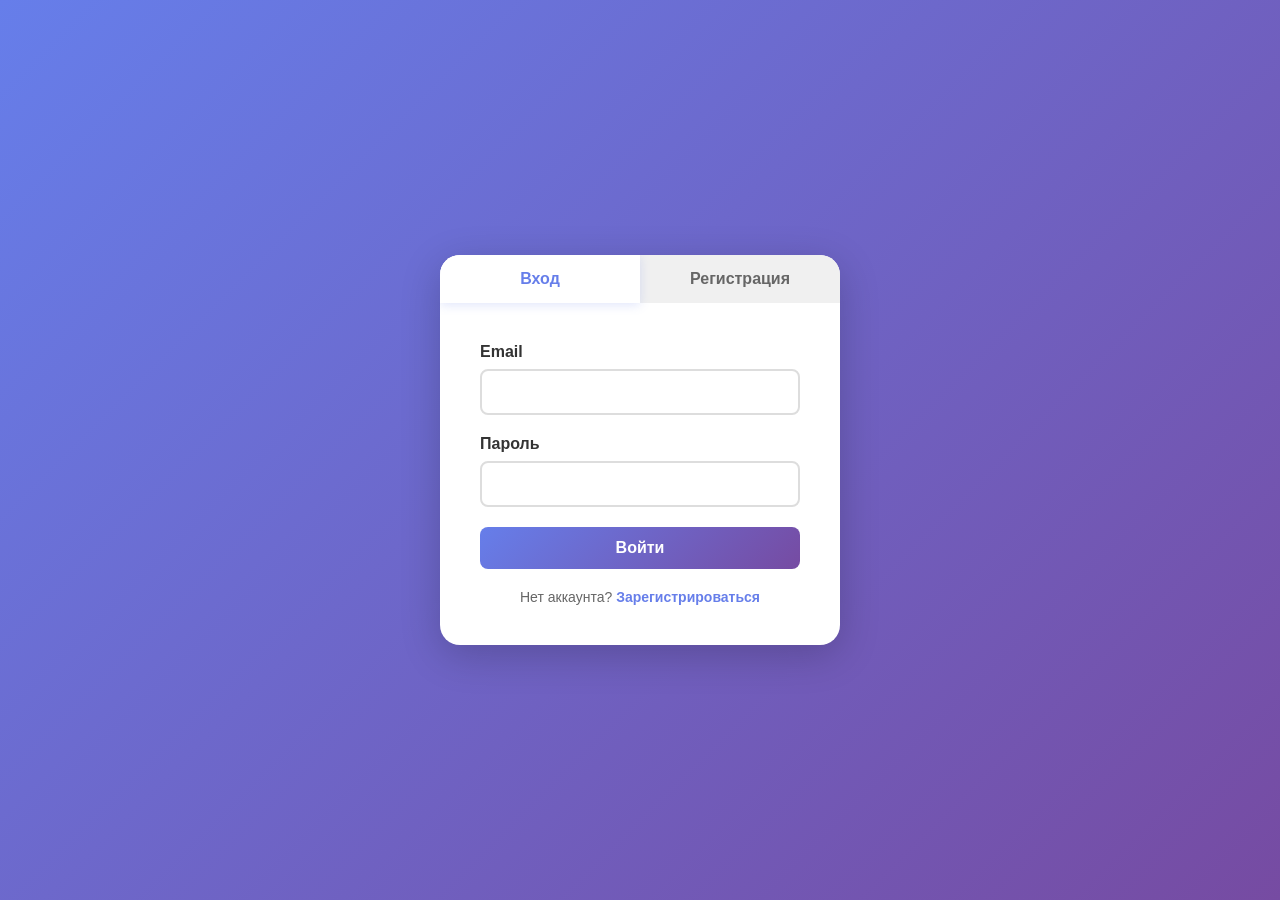
==== templates/auth.html @ 05c6fa28 "v0.1 (pre-Alpha) the beginnings of the project" ====
<!DOCTYPE html>
<html lang="ru">
<head>
    <meta charset="UTF-8">
    <meta name="viewport" content="width=device-width, initial-scale=1.0">
    <title>Регистрация и Вход</title>
    <style>
        * {
            margin: 0;
            padding: 0;
            box-sizing: border-box;
        }

        body {
            font-family: 'Segoe UI', Tahoma, Geneva, Verdana, sans-serif;
            background: linear-gradient(135deg, #667eea 0%, #764ba2 100%);
            min-height: 100vh;
            display: flex;
            justify-content: center;
            align-items: center;
            padding: 20px;
        }

        .container {
            background: white;
            border-radius: 20px;
            box-shadow: 0 10px 40px rgba(0, 0, 0, 0.2);
            width: 100%;
            max-width: 400px;
            overflow: hidden;
        }

        .tabs {
            display: flex;
            background: #f0f0f0;
        }

        .tab {
            flex: 1;
            padding: 15px;
            text-align: center;
            cursor: pointer;
            font-weight: 600;
            color: #666;
            transition: all 0.3s;
        }

        .tab.active {
            background: white;
            color: #667eea;
            box-shadow: 0 2px 10px rgba(102, 126, 234, 0.2);
        }

        .tab:hover:not(.active) {
            background: #e0e0e0;
        }

        .form-container {
            padding: 40px;
        }

        .form-group {
            margin-bottom: 20px;
        }

        .form-group label {
            display: block;
            margin-bottom: 8px;
            font-weight: 600;
            color: #333;
        }

        .form-group input {
            width: 100%;
            padding: 12px 15px;
            border: 2px solid #ddd;
            border-radius: 8px;
            font-size: 16px;
            transition: border-color 0.3s;
        }

        .form-group input:focus {
            outline: none;
            border-color: #667eea;
        }

        .form-group input.error {
            border-color: #e74c3c;
        }

        .error-message {
            color: #e74c3c;
            font-size: 14px;
            margin-top: 5px;
            display: none;
        }

        .error-message.show {
            display: block;
        }

        .btn {
            width: 100%;
            padding: 12px;
            background: linear-gradient(135deg, #667eea 0%, #764ba2 100%);
            color: white;
            border: none;
            border-radius: 8px;
            font-size: 16px;
            font-weight: 600;
            cursor: pointer;
            transition: transform 0.2s, box-shadow 0.2s;
        }

        .btn:hover {
            transform: translateY(-2px);
            box-shadow: 0 5px 15px rgba(102, 126, 234, 0.4);
        }

        .btn:active {
            transform: translateY(0);
        }

        .form-footer {
            text-align: center;
            margin-top: 20px;
            color: #666;
            font-size: 14px;
        }

        .form-footer a {
            color: #667eea;
            text-decoration: none;
            font-weight: 600;
        }

        .form-footer a:hover {
            text-decoration: underline;
        }

        .hidden {
            display: none;
        }

        .success-message {
            background: #d4edda;
            color: #155724;
            padding: 10px;
            border-radius: 8px;
            margin-bottom: 15px;
            text-align: center;
            display: none;
        }

        .success-message.show {
            display: block;
        }
    </style>
</head>
<body>
    <div class="container">
        <div class="tabs">
            <div class="tab active" onclick="switchTab('login')">Вход</div>
            <div class="tab" onclick="switchTab('register')">Регистрация</div>
        </div>

        <div class="form-container">
            <!-- Форма входа -->
            <form id="loginForm" method="POST" action="/login" class="form">
                <div class="success-message" id="loginSuccess"></div>
                <div class="form-group">
                    <label for="loginEmail">Email</label>
                    <input type="email" id="loginEmail" name="email" required>
                    <div class="error-message" id="loginEmailError"></div>
                </div>
                <div class="form-group">
                    <label for="loginPassword">Пароль</label>
                    <input type="password" id="loginPassword" name="password" required>
                    <div class="error-message" id="loginPasswordError"></div>
                </div>
                <button type="submit" class="btn">Войти</button>
                <div class="form-footer">
                    <p>Нет аккаунта? <a href="#" onclick="switchTab('register'); return false;">Зарегистрироваться</a></p>
                </div>
            </form>

            <!-- Форма регистрации -->
            <form id="registerForm" method="POST" action="/register" class="form hidden">
                <div class="success-message" id="registerSuccess"></div>
                <div class="form-group">
                    <label for="registerFullname">ФИО</label>
                    <input type="text" id="registerFullname" name="fullname" required>
                    <div class="error-message" id="registerFullnameError"></div>
                </div>
                <div class="form-group">
                    <label for="registerEmail">Email</label>
                    <input type="email" id="registerEmail" name="email" required>
                    <div class="error-message" id="registerEmailError"></div>
                </div>
                <div class="form-group">
                    <label for="registerPassword">Пароль</label>
                    <input type="password" id="registerPassword" name="password" required>
                    <div class="error-message" id="registerPasswordError"></div>
                </div>
                <div class="form-group">
                    <label for="registerConfirmPassword">Подтвердите пароль</label>
                    <input type="password" id="registerConfirmPassword" name="confirm_password" required>
                    <div class="error-message" id="registerConfirmPasswordError"></div>
                </div>
                <button type="submit" class="btn">Зарегистрироваться</button>
                <div class="form-footer">
                    <p>Уже есть аккаунт? <a href="#" onclick="switchTab('login'); return false;">Войти</a></p>
                </div>
            </form>
        </div>
    </div>

    <script>
        function switchTab(tabName) {
            const loginTab = document.querySelector('.tab:nth-child(1)');
            const registerTab = document.querySelector('.tab:nth-child(2)');
            const loginForm = document.getElementById('loginForm');
            const registerForm = document.getElementById('registerForm');

            if (tabName === 'login') {
                loginTab.classList.add('active');
                registerTab.classList.remove('active');
                loginForm.classList.remove('hidden');
                registerForm.classList.add('hidden');
            } else {
                registerTab.classList.add('active');
                loginTab.classList.remove('active');
                registerForm.classList.remove('hidden');
                loginForm.classList.add('hidden');
            }
        }

        // Валидация форм
        // Обработка регистрации
        document.getElementById('registerForm').addEventListener('submit', function(e) {
            e.preventDefault(); // Отменяем стандартную отправку формы
            
            // Собираем данные
            const data = {
                fullname: document.getElementById('registerFullname').value,
                email: document.getElementById('registerEmail').value,
                password: document.getElementById('registerPassword').value,
                confirm_password: document.getElementById('registerConfirmPassword').value
            };
            
            // Отправляем JSON на сервер
            fetch('/auth/register', {  // Изменено с /register на /auth/register
                method: 'POST',
                headers: {
                    'Content-Type': 'application/json',
                },
                body: JSON.stringify(data)
            })
            .then(response => response.json())
            .then(result => {
                if (result.success) {
                    alert('Регистрация успешна!');
                    window.location.href = '/dashboard';
                } else {
                    alert('Ошибка: ' + result.error);
                }
            })
            .catch(error => {
                console.error('Ошибка:', error);
                alert('Произошла ошибка при регистрации');
            });
        });

        // Обработка входа
        document.getElementById('loginForm').addEventListener('submit', function(e) {
            e.preventDefault(); // Отменяем стандартную отправку формы
            
            // Собираем данные
            const data = {
                email: document.getElementById('loginEmail').value,
                password: document.getElementById('loginPassword').value
            };
            
            // Отправляем JSON на сервер
            fetch('/auth/login', {  // Изменено с /login на /auth/login
                method: 'POST',
                headers: {
                    'Content-Type': 'application/json',
                },
                body: JSON.stringify(data)
            })
            .then(response => response.json())
            .then(result => {
                if (result.success) {
                    alert('Вход выполнен успешно!');
                    window.location.href = '/dashboard';
                } else {
                    alert('Ошибка: ' + result.error);
                }
            })
            .catch(error => {
                console.error('Ошибка:', error);
                alert('Произошла ошибка при входе');
            });
        });
    </script>
</body>
</html>
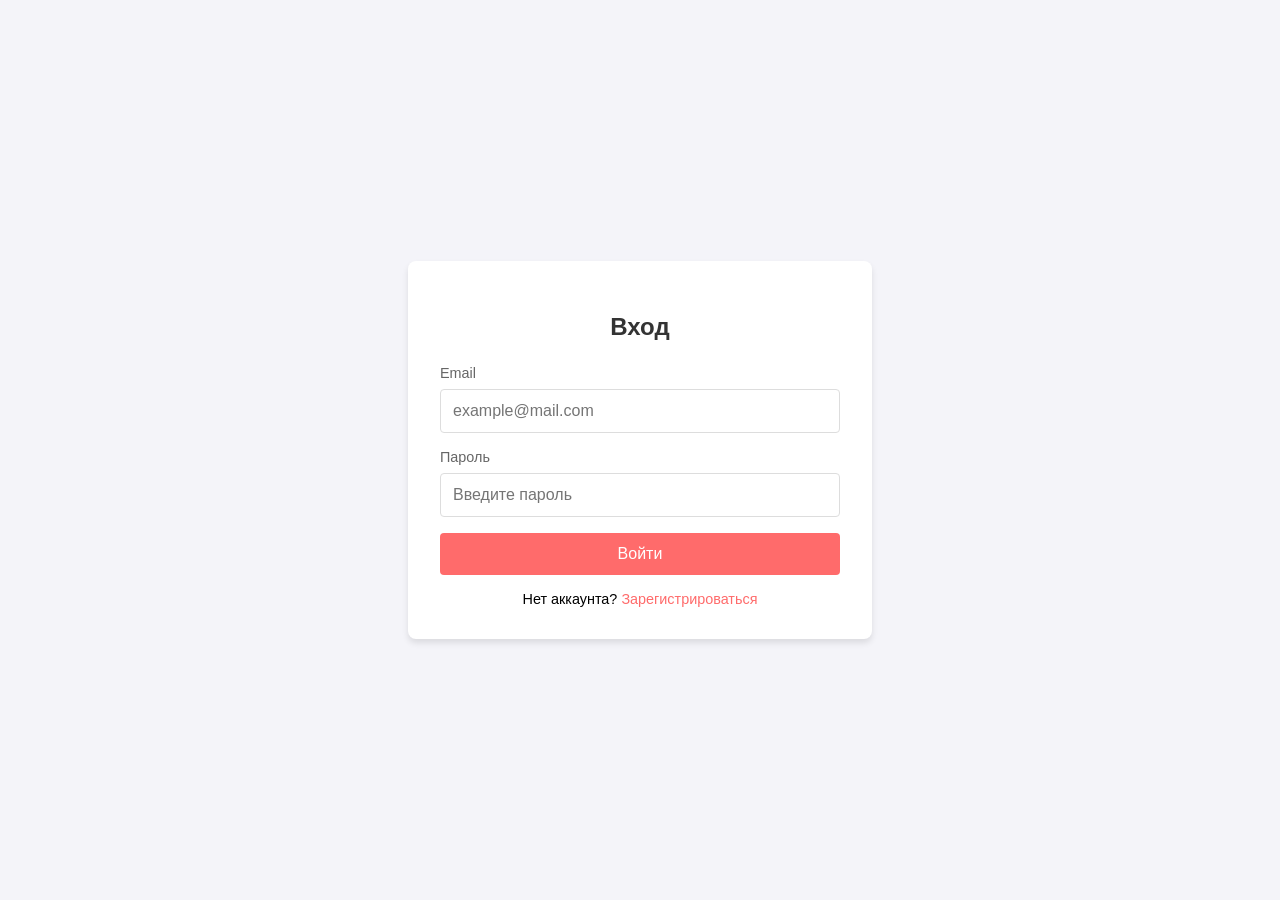
==== commit 449a9688: "v0.3(Alpha) Issues resolved +Containerization for docker is ready + Debug + Login/Register TODO:" ====
--- a/templates/auth.html
+++ b/templates/auth.html
@@ -3,306 +3,249 @@
 <head>
     <meta charset="UTF-8">
     <meta name="viewport" content="width=device-width, initial-scale=1.0">
-    <title>Регистрация и Вход</title>
+    <title>Вход и Регистрация | Papaya</title>
     <style>
-        * {
-            margin: 0;
-            padding: 0;
-            box-sizing: border-box;
-        }
-
         body {
             font-family: 'Segoe UI', Tahoma, Geneva, Verdana, sans-serif;
-            background: linear-gradient(135deg, #667eea 0%, #764ba2 100%);
-            min-height: 100vh;
+            background-color: #f4f4f9;
             display: flex;
             justify-content: center;
             align-items: center;
-            padding: 20px;
-        }
-
+            height: 100vh;
+            margin: 0;
+        }
         .container {
             background: white;
-            border-radius: 20px;
-            box-shadow: 0 10px 40px rgba(0, 0, 0, 0.2);
+            padding: 2rem;
+            border-radius: 8px;
+            box-shadow: 0 4px 6px rgba(0, 0, 0, 0.1);
             width: 100%;
             max-width: 400px;
-            overflow: hidden;
-        }
-
-        .tabs {
-            display: flex;
-            background: #f0f0f0;
-        }
-
-        .tab {
-            flex: 1;
-            padding: 15px;
+        }
+        h2 {
             text-align: center;
-            cursor: pointer;
-            font-weight: 600;
+            color: #333;
+            margin-bottom: 1.5rem;
+        }
+        .form-group {
+            margin-bottom: 1rem;
+        }
+        label {
+            display: block;
+            margin-bottom: 0.5rem;
             color: #666;
-            transition: all 0.3s;
-        }
-
-        .tab.active {
-            background: white;
-            color: #667eea;
-            box-shadow: 0 2px 10px rgba(102, 126, 234, 0.2);
-        }
-
-        .tab:hover:not(.active) {
-            background: #e0e0e0;
-        }
-
-        .form-container {
-            padding: 40px;
-        }
-
-        .form-group {
-            margin-bottom: 20px;
-        }
-
-        .form-group label {
-            display: block;
-            margin-bottom: 8px;
-            font-weight: 600;
-            color: #333;
-        }
-
-        .form-group input {
+            font-size: 0.9rem;
+        }
+        input {
             width: 100%;
-            padding: 12px 15px;
-            border: 2px solid #ddd;
-            border-radius: 8px;
-            font-size: 16px;
-            transition: border-color 0.3s;
-        }
-
-        .form-group input:focus {
+            padding: 0.75rem;
+            border: 1px solid #ddd;
+            border-radius: 4px;
+            box-sizing: border-box; /* Важно для padding */
+            font-size: 1rem;
+        }
+        input:focus {
+            border-color: #ff6b6b;
             outline: none;
-            border-color: #667eea;
-        }
-
-        .form-group input.error {
-            border-color: #e74c3c;
-        }
-
-        .error-message {
-            color: #e74c3c;
-            font-size: 14px;
-            margin-top: 5px;
-            display: none;
-        }
-
-        .error-message.show {
-            display: block;
-        }
-
-        .btn {
+        }
+        button {
             width: 100%;
-            padding: 12px;
-            background: linear-gradient(135deg, #667eea 0%, #764ba2 100%);
+            padding: 0.75rem;
+            background-color: #ff6b6b;
             color: white;
             border: none;
-            border-radius: 8px;
-            font-size: 16px;
-            font-weight: 600;
+            border-radius: 4px;
+            font-size: 1rem;
             cursor: pointer;
-            transition: transform 0.2s, box-shadow 0.2s;
-        }
-
-        .btn:hover {
-            transform: translateY(-2px);
-            box-shadow: 0 5px 15px rgba(102, 126, 234, 0.4);
-        }
-
-        .btn:active {
-            transform: translateY(0);
-        }
-
-        .form-footer {
+            transition: background 0.3s;
+        }
+        button:hover {
+            background-color: #ff5252;
+        }
+        .toggle-link {
             text-align: center;
-            margin-top: 20px;
-            color: #666;
-            font-size: 14px;
-        }
-
-        .form-footer a {
-            color: #667eea;
+            margin-top: 1rem;
+            font-size: 0.9rem;
+        }
+        .toggle-link a {
+            color: #ff6b6b;
             text-decoration: none;
-            font-weight: 600;
-        }
-
-        .form-footer a:hover {
+            cursor: pointer;
+        }
+        .toggle-link a:hover {
             text-decoration: underline;
         }
-
+        .error-message {
+            color: #d32f2f;
+            background-color: #ffebee;
+            padding: 0.75rem;
+            border-radius: 4px;
+            margin-bottom: 1rem;
+            font-size: 0.9rem;
+            display: none; /* Скрыто по умолчанию */
+            text-align: center;
+        }
         .hidden {
             display: none;
-        }
-
-        .success-message {
-            background: #d4edda;
-            color: #155724;
-            padding: 10px;
-            border-radius: 8px;
-            margin-bottom: 15px;
-            text-align: center;
-            display: none;
-        }
-
-        .success-message.show {
-            display: block;
         }
     </style>
 </head>
 <body>
-    <div class="container">
-        <div class="tabs">
-            <div class="tab active" onclick="switchTab('login')">Вход</div>
-            <div class="tab" onclick="switchTab('register')">Регистрация</div>
-        </div>
-
-        <div class="form-container">
-            <!-- Форма входа -->
-            <form id="loginForm" method="POST" action="/login" class="form">
-                <div class="success-message" id="loginSuccess"></div>
-                <div class="form-group">
-                    <label for="loginEmail">Email</label>
-                    <input type="email" id="loginEmail" name="email" required>
-                    <div class="error-message" id="loginEmailError"></div>
-                </div>
-                <div class="form-group">
-                    <label for="loginPassword">Пароль</label>
-                    <input type="password" id="loginPassword" name="password" required>
-                    <div class="error-message" id="loginPasswordError"></div>
-                </div>
-                <button type="submit" class="btn">Войти</button>
-                <div class="form-footer">
-                    <p>Нет аккаунта? <a href="#" onclick="switchTab('register'); return false;">Зарегистрироваться</a></p>
-                </div>
-            </form>
-
-            <!-- Форма регистрации -->
-            <form id="registerForm" method="POST" action="/register" class="form hidden">
-                <div class="success-message" id="registerSuccess"></div>
-                <div class="form-group">
-                    <label for="registerFullname">ФИО</label>
-                    <input type="text" id="registerFullname" name="fullname" required>
-                    <div class="error-message" id="registerFullnameError"></div>
-                </div>
-                <div class="form-group">
-                    <label for="registerEmail">Email</label>
-                    <input type="email" id="registerEmail" name="email" required>
-                    <div class="error-message" id="registerEmailError"></div>
-                </div>
-                <div class="form-group">
-                    <label for="registerPassword">Пароль</label>
-                    <input type="password" id="registerPassword" name="password" required>
-                    <div class="error-message" id="registerPasswordError"></div>
-                </div>
-                <div class="form-group">
-                    <label for="registerConfirmPassword">Подтвердите пароль</label>
-                    <input type="password" id="registerConfirmPassword" name="confirm_password" required>
-                    <div class="error-message" id="registerConfirmPasswordError"></div>
-                </div>
-                <button type="submit" class="btn">Зарегистрироваться</button>
-                <div class="form-footer">
-                    <p>Уже есть аккаунт? <a href="#" onclick="switchTab('login'); return false;">Войти</a></p>
-                </div>
-            </form>
+
+<div class="container">
+    <!-- Блок ошибок -->
+    <div id="error-box" class="error-message"></div>
+
+    <!-- Форма Входа -->
+    <div id="login-section">
+        <h2>Вход</h2>
+        <form id="login-form">
+            <div class="form-group">
+                <label for="login-email">Email</label>
+                <input type="email" id="login-email" name="email" required placeholder="example@mail.com">
+            </div>
+            <div class="form-group">
+                <label for="login-password">Пароль</label>
+                <input type="password" id="login-password" name="password" required placeholder="Введите пароль">
+            </div>
+            <button type="submit">Войти</button>
+        </form>
+        <div class="toggle-link">
+            Нет аккаунта? <a onclick="toggleForms()">Зарегистрироваться</a>
         </div>
     </div>
 
-    <script>
-        function switchTab(tabName) {
-            const loginTab = document.querySelector('.tab:nth-child(1)');
-            const registerTab = document.querySelector('.tab:nth-child(2)');
-            const loginForm = document.getElementById('loginForm');
-            const registerForm = document.getElementById('registerForm');
-
-            if (tabName === 'login') {
-                loginTab.classList.add('active');
-                registerTab.classList.remove('active');
-                loginForm.classList.remove('hidden');
-                registerForm.classList.add('hidden');
-            } else {
-                registerTab.classList.add('active');
-                loginTab.classList.remove('active');
-                registerForm.classList.remove('hidden');
-                loginForm.classList.add('hidden');
-            }
-        }
-
-        // Валидация форм
-        // Обработка регистрации
-        document.getElementById('registerForm').addEventListener('submit', function(e) {
-            e.preventDefault(); // Отменяем стандартную отправку формы
-            
-            // Собираем данные
-            const data = {
-                fullname: document.getElementById('registerFullname').value,
-                email: document.getElementById('registerEmail').value,
-                password: document.getElementById('registerPassword').value,
-                confirm_password: document.getElementById('registerConfirmPassword').value
-            };
-            
-            // Отправляем JSON на сервер
-            fetch('/auth/register', {  // Изменено с /register на /auth/register
+    <!-- Форма Регистрации -->
+    <div id="register-section" class="hidden">
+        <h2>Регистрация</h2>
+        <form id="register-form">
+            <div class="form-group">
+                <label for="reg-fullname">ФИО</label>
+                <input type="text" id="reg-fullname" name="fullName" required placeholder="Иванов Иван">
+            </div>
+            <div class="form-group">
+                <label for="reg-email">Email</label>
+                <input type="email" id="reg-email" name="email" required placeholder="example@mail.com">
+            </div>
+            <div class="form-group">
+                <label for="reg-password">Пароль</label>
+                <input type="password" id="reg-password" name="password" required placeholder="Минимум 8 символов">
+            </div>
+            <div class="form-group">
+                <label for="reg-confirm-password">Подтвердите пароль</label>
+                <input type="password" id="reg-confirm-password" name="confirmPassword" required placeholder="Повторите пароль">
+            </div>
+            <button type="submit">Зарегистрироваться</button>
+        </form>
+        <div class="toggle-link">
+            Уже есть аккаунт? <a onclick="toggleForms()">Войти</a>
+        </div>
+    </div>
+</div>
+
+<script>
+    const loginSection = document.getElementById('login-section');
+    const registerSection = document.getElementById('register-section');
+    const errorBox = document.getElementById('error-box');
+
+    // Переключение между формами
+    function toggleForms() {
+        errorBox.style.display = 'none';
+        if (loginSection.classList.contains('hidden')) {
+            loginSection.classList.remove('hidden');
+            registerSection.classList.add('hidden');
+        } else {
+            loginSection.classList.add('hidden');
+            registerSection.classList.remove('hidden');
+        }
+    }
+
+    // Отображение ошибки
+    function showError(message) {
+        errorBox.textContent = message;
+        errorBox.style.display = 'block';
+    }
+
+    // Обработка входа
+    document.getElementById('login-form').addEventListener('submit', async function(e) {
+        e.preventDefault();
+        errorBox.style.display = 'none';
+
+        const email = document.getElementById('login-email').value.trim();
+        const password = document.getElementById('login-password').value;
+
+        try {
+            const response = await fetch('/auth/login', {
                 method: 'POST',
                 headers: {
-                    'Content-Type': 'application/json',
+                    'Content-Type': 'application/json'
                 },
-                body: JSON.stringify(data)
-            })
-            .then(response => response.json())
-            .then(result => {
-                if (result.success) {
-                    alert('Регистрация успешна!');
-                    window.location.href = '/dashboard';
+                body: JSON.stringify({ email, password })
+            });
+
+            const data = await response.json();
+
+            if (response.ok) {
+                // Успех: редирект согласно ответу сервера
+                if (data.redirect) {
+                    window.location.href = data.redirect;
                 } else {
-                    alert('Ошибка: ' + result.error);
+                    window.location.href = '/';
                 }
-            })
-            .catch(error => {
-                console.error('Ошибка:', error);
-                alert('Произошла ошибка при регистрации');
-            });
-        });
-
-        // Обработка входа
-        document.getElementById('loginForm').addEventListener('submit', function(e) {
-            e.preventDefault(); // Отменяем стандартную отправку формы
-            
-            // Собираем данные
-            const data = {
-                email: document.getElementById('loginEmail').value,
-                password: document.getElementById('loginPassword').value
-            };
-            
-            // Отправляем JSON на сервер
-            fetch('/auth/login', {  // Изменено с /login на /auth/login
+            } else {
+                // Ошибка сервера/валидации
+                showError(data.hint || 'Ошибка входа');
+            }
+        } catch (err) {
+            console.error(err);
+            showError('Ошибка соединения с сервером');
+        }
+    });
+
+    // Обработка регистрации
+    document.getElementById('register-form').addEventListener('submit', async function(e) {
+        e.preventDefault();
+        errorBox.style.display = 'none';
+
+        const fullName = document.getElementById('reg-fullname').value.trim();
+        const email = document.getElementById('reg-email').value.trim();
+        const password = document.getElementById('reg-password').value;
+        const confirmPassword = document.getElementById('reg-confirm-password').value;
+
+        // Клиентская проверка совпадения паролей
+        if (password !== confirmPassword) {
+            showError('Пароли не совпадают');
+            return;
+        }
+
+        try {
+            const response = await fetch('/auth/register', {
                 method: 'POST',
                 headers: {
-                    'Content-Type': 'application/json',
+                    'Content-Type': 'application/json'
                 },
-                body: JSON.stringify(data)
-            })
-            .then(response => response.json())
-            .then(result => {
-                if (result.success) {
-                    alert('Вход выполнен успешно!');
-                    window.location.href = '/dashboard';
+                body: JSON.stringify({ fullName, email, password })
+            });
+
+            const data = await response.json();
+
+            if (response.ok) {
+                // Успех (201 Created)
+                if (data.redirect) {
+                    window.location.href = data.redirect;
                 } else {
-                    alert('Ошибка: ' + result.error);
+                    window.location.href = '/';
                 }
-            })
-            .catch(error => {
-                console.error('Ошибка:', error);
-                alert('Произошла ошибка при входе');
-            });
-        });
-    </script>
+            } else {
+                // Ошибка (400, 409 и т.д.)
+                showError(data.hint || 'Ошибка регистрации');
+            }
+        } catch (err) {
+            console.error(err);
+            showError('Ошибка соединения с сервером');
+        }
+    });
+</script>
+
 </body>
 </html>
